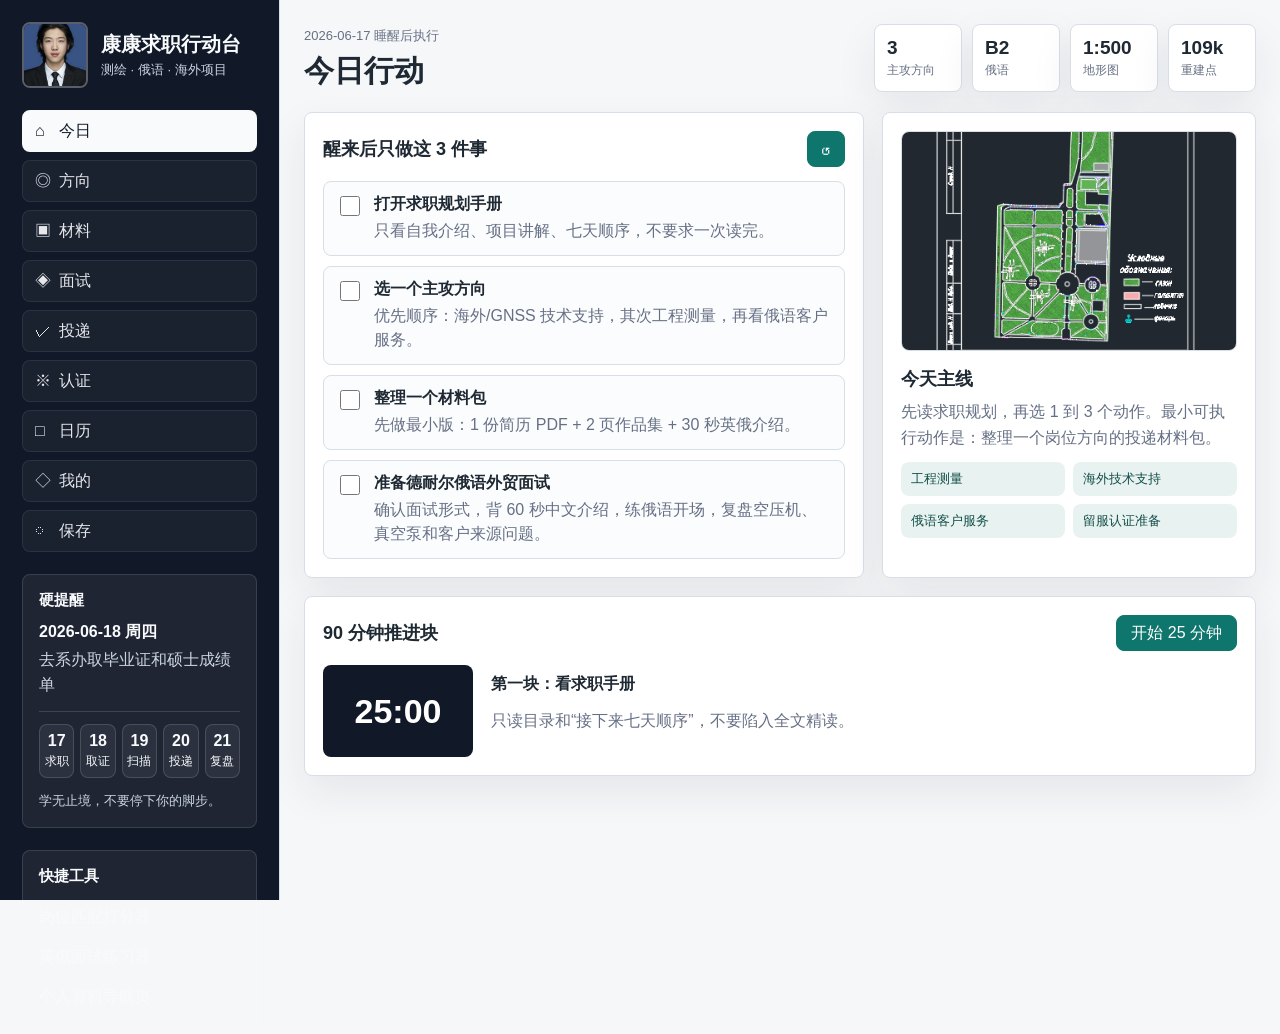
==== 康康求职行动台/index.html @ f72151cb "Add files via upload 首次尝试上传" ====
﻿<!doctype html>
<html lang="zh-CN">
<head>
  <meta charset="utf-8">
  <meta name="viewport" content="width=device-width, initial-scale=1">
  <title>康康求职行动台</title>
  <link rel="stylesheet" href="styles.css">
</head>
<body>
  <div class="app-shell">
    <aside class="sidebar" aria-label="求职导航">
      <div class="brand">
        <button class="avatar-button" id="openProfile" title="打开个人中心">
          <img class="avatar" src="../assets/images/汲康康.png" alt="汲康康简历照片">
        </button>
        <div>
          <h1>康康求职行动台</h1>
          <p>测绘 · 俄语 · 海外项目</p>
        </div>
      </div>

      <nav class="nav-tabs">
        <button class="nav-tab active" data-view="today" title="今日行动"><span>⌂</span>今日</button>
        <button class="nav-tab" data-view="directions" title="求职方向"><span>◎</span>方向</button>
        <button class="nav-tab" data-view="materials" title="材料包"><span>▣</span>材料</button>
        <button class="nav-tab" data-view="interview" title="面试速记"><span>◈</span>面试</button>
        <button class="nav-tab" data-view="tracker" title="投递记录"><span>✓</span>投递</button>
        <button class="nav-tab" data-view="cert" title="留服认证"><span>※</span>认证</button>
        <button class="nav-tab" data-view="calendar" title="日历提醒"><span>□</span>日历</button>
        <button class="nav-tab" data-view="profile" title="个人中心"><span>◇</span>我的</button>
        <button class="nav-tab" data-view="storage" title="保存中心"><span>◌</span>保存</button>
      </nav>

      <section class="side-panel">
        <h2>硬提醒</h2>
        <button class="deadline deadline-button" data-open-event="2026-06-18">
          <strong>2026-06-18 周四</strong>
          <span>去系办取毕业证和硕士成绩单</span>
        </button>
        <div class="mini-calendar-strip" aria-label="重点日历">
          <button data-open-event="2026-06-17"><strong>17</strong><span>求职</span></button>
          <button data-open-event="2026-06-18"><strong>18</strong><span>取证</span></button>
          <button data-open-event="2026-06-19"><strong>19</strong><span>扫描</span></button>
          <button data-open-event="2026-06-20"><strong>20</strong><span>投递</span></button>
          <button data-open-event="2026-06-21"><strong>21</strong><span>复盘</span></button>
        </div>
        <div class="quote">学无止境，不要停下你的脚步。</div>
      </section>

      <section class="side-panel tool-links">
        <h2>快捷工具</h2>
        <a href="../岗位匹配打分器/index.html">岗位匹配打分器</a>
        <a href="../英俄面试练习器/index.html">英俄面试练习器</a>
        <a href="../个人资料导航页/index.html">个人资料导航页</a>
      </section>
    </aside>

    <main class="workspace">
      <header class="topbar">
        <div>
          <p class="eyebrow">2026-06-17 睡醒后执行</p>
          <h2 id="viewTitle">今日行动</h2>
        </div>
        <div class="quick-stats" aria-label="求职概览">
          <div><strong>3</strong><span>主攻方向</span></div>
          <div><strong>B2</strong><span>俄语</span></div>
          <div><strong>1:500</strong><span>地形图</span></div>
          <div><strong>109k</strong><span>重建点</span></div>
        </div>
      </header>

      <section class="view active" id="today">
        <div class="split">
          <section class="panel">
            <div class="panel-head">
              <h3>醒来后只做这 3 件事</h3>
              <button class="icon-btn" id="resetToday" title="重置今日勾选">↺</button>
            </div>
            <div class="task-list" id="todayTasks"></div>
          </section>

          <section class="panel evidence-hero">
            <img src="../assets/images/公园完成图.png" alt="莫洛佐夫公园地形图成果">
            <div>
              <h3>今天主线</h3>
              <p>先读求职规划，再选 1 到 3 个动作。最小可执行动作是：整理一个岗位方向的投递材料包。</p>
              <div class="mini-grid">
                <span>工程测量</span>
                <span>海外技术支持</span>
                <span>俄语客户服务</span>
                <span>留服认证准备</span>
              </div>
            </div>
          </section>
        </div>

        <section class="panel">
          <div class="panel-head">
            <h3>90 分钟推进块</h3>
            <button class="primary-btn" id="startFocus">开始 25 分钟</button>
          </div>
          <div class="focus-row">
            <div class="timer" id="timer">25:00</div>
            <div class="focus-copy">
              <strong id="focusTitle">第一块：看求职手册</strong>
              <p id="focusDetail">只读目录和“接下来七天顺序”，不要陷入全文精读。</p>
            </div>
          </div>
        </section>
      </section>

      <section class="view" id="directions">
        <section class="panel">
          <div class="panel-head">
            <h3>方向说明</h3>
            <a class="text-link" href="../岗位匹配打分器/index.html">打开岗位匹配打分器</a>
          </div>
          <p class="muted-copy">点击任意方向卡片，可以看到招聘网站入口、推荐关键词、推荐简历和材料包。</p>
        </section>
        <div class="direction-grid" id="directionGrid"></div>
      </section>

      <section class="view" id="materials">
        <div class="split">
          <section class="panel">
            <div class="panel-head">
              <h3>面试前材料包</h3>
              <div class="button-row">
                <a class="primary-btn ghost-btn" href="materials/viewer.html?id=survey-overseas-resume">查看材料库</a>
                <button class="icon-btn" id="resetMaterials" title="重置材料勾选">↺</button>
              </div>
            </div>
            <div class="check-columns" id="materialList"></div>
          </section>
          <section class="panel evidence-strip">
            <h3>作品集证据</h3>
            <div class="evidence-grid">
              <figure>
                <img src="../assets/images/坐标标注结果图.png" alt="坐标标注结果图">
                <figcaption>1:500 地形图：坐标与标注</figcaption>
              </figure>
              <figure>
                <img src="../assets/images/cad.png" alt="CAD 成图截图">
                <figcaption>CAD/CASS 成图能力</figcaption>
              </figure>
              <figure>
                <img src="../assets/images/雕塑成果图.png" alt="公园雕塑成果图">
                <figcaption>地物建模与表达</figcaption>
              </figure>
            </div>
          </section>
        </div>
      </section>

      <section class="view" id="interview">
        <section class="panel interview-feature">
          <div>
            <p class="eyebrow">2026-06-23 中国时间 10:00</p>
            <h3>德耐尔俄语外贸销售工程师面试作战卡</h3>
            <p class="muted-copy">公司是否值得去、60 秒中文介绍、俄语开场、关键回答和必须反问的问题都放在这里。</p>
          </div>
          <a class="primary-btn" href="interviews/denair-2026-06-23.html">打开面试卡</a>
        </section>
        <div class="split">
          <section class="panel">
            <div class="panel-head">
              <h3>一分钟中文自我介绍</h3>
              <button class="primary-btn" data-copy="cnIntro">复制</button>
            </div>
            <p class="script" id="cnIntro"></p>
          </section>
          <section class="panel">
            <div class="panel-head">
              <h3>English 30-45 秒</h3>
              <button class="primary-btn" data-copy="enIntro">复制</button>
            </div>
            <p class="script" id="enIntro"></p>
          </section>
        </div>
        <section class="panel">
          <h3>俄语救场句</h3>
          <div class="phrase-grid" id="phraseGrid"></div>
        </section>
      </section>

      <section class="view" id="tracker">
        <div class="split">
          <section class="panel">
            <div class="panel-head">
              <h3>新增投递</h3>
              <button class="primary-btn" id="addApplication">保存</button>
            </div>
            <form class="application-form" id="applicationForm">
              <label>公司<input name="company" placeholder="例如：测绘/GNSS/海外项目公司"></label>
              <label>岗位<input name="role" placeholder="例如：海外技术支持工程师"></label>
              <label>方向
                <select name="direction">
                  <option>大地测量/工程测量</option>
                  <option>GNSS/国际技术支持</option>
                  <option>俄语销售/客户成功</option>
                  <option>航空航天轨道仿真</option>
                  <option>羽毛球教学</option>
                </select>
              </label>
              <label>状态
                <select name="status">
                  <option>待投递</option>
                  <option>已投递</option>
                  <option>待面试</option>
                  <option>已面试</option>
                  <option>暂缓</option>
                </select>
              </label>
              <label class="wide">下一步<input name="next" placeholder="例如：补作品集 PDF，明天 11:00 投递"></label>
            </form>
          </section>
          <section class="panel">
            <div class="panel-head">
              <h3>本机投递记录</h3>
              <div class="button-row">
                <button class="primary-btn" id="exportApplications">导出 CSV</button>
                <button class="icon-btn" id="clearApplications" title="清空记录">×</button>
              </div>
            </div>
            <div class="application-list" id="applicationList"></div>
          </section>
        </div>
      </section>

      <section class="view" id="cert">
        <div class="split">
          <section class="panel">
            <div class="panel-head">
              <h3>留服认证材料</h3>
              <div class="button-row">
                <button class="primary-btn" id="exportProgress">导出进度</button>
                <button class="primary-btn ghost-btn" id="importProgress">导入</button>
                <input class="hidden-input" type="file" id="progressFile" accept="application/json,.json">
                <button class="icon-btn" id="resetCert" title="重置认证勾选">↺</button>
              </div>
            </div>
            <p class="save-status" id="certSaveStatus">勾选后会自动保存到本机。</p>
            <div class="check-columns" id="certList"></div>
          </section>
          <section class="panel">
            <h3>证书到手后顺序</h3>
            <ol class="steps">
              <li>扫描毕业/学位证书、成绩单、护照和签证页。</li>
              <li>按系统提示用国家政务服务平台 App 完成实人认证并获取出入境记录。</li>
              <li>进入教育部留学服务中心网上服务大厅提交。</li>
              <li>支付认证费，保存订单和申请编号。</li>
              <li>收到补材料通知后，当天补齐。</li>
            </ol>
          </section>
        </div>
      </section>

      <section class="view" id="calendar">
        <div class="split calendar-layout">
          <section class="panel">
            <div class="panel-head">
              <h3 id="calendarTitle">2026 年 6 月</h3>
              <div class="button-row">
                <button class="icon-btn ghost-icon" id="prevMonth" title="上个月">‹</button>
                <button class="primary-btn" id="todayCalendar">回到重点日</button>
                <button class="icon-btn ghost-icon" id="nextMonth" title="下个月">›</button>
              </div>
            </div>
            <div class="year-strip" id="yearStrip"></div>
            <div class="calendar-grid" id="calendarGrid"></div>
          </section>
          <section class="panel event-detail">
            <p class="eyebrow">日程详情</p>
            <h3 id="eventTitle">选择一个日期</h3>
            <p id="eventDate" class="muted-copy">点击日历里的日期查看当天事项。</p>
            <div id="eventBody" class="event-body"></div>
            <div class="calendar-note">
              <label for="eventNote">个人备注</label>
              <textarea id="eventNote" placeholder="例如：上午去系办；下午扫描成绩单；晚上投 1 个 GNSS 岗位。"></textarea>
              <button class="primary-btn" id="saveEventNote">保存备注</button>
            </div>
          </section>
        </div>
      </section>

      <section class="view" id="profile">
        <div class="split">
          <section class="panel profile-card">
            <div class="profile-head">
              <img src="../assets/images/汲康康.png" alt="汲康康简历照片">
              <div>
                <p class="eyebrow">个人中心</p>
                <h3>汲康康 / Kangkang Ji</h3>
                <p>测绘工程本科，大地测量学与测量工程硕士；俄语 B2，英语基础较好，主攻测绘、GNSS、海外项目技术支持。</p>
              </div>
            </div>
            <div class="profile-stats">
              <span>硕士：乌拉尔联邦大学</span>
              <span>本科：华北水利水电大学</span>
              <span>电话：150****3957</span>
              <span>邮箱：jiki666.kang@gmail.com</span>
            </div>
          </section>
          <section class="panel">
            <h3>核心材料入口</h3>
            <div class="resource-list" id="profileResources"></div>
          </section>
        </div>
        <section class="panel">
          <h3>个人项目证据</h3>
          <div class="evidence-grid">
            <figure>
              <img src="../assets/images/公园完成图.png" alt="公园完成图">
              <figcaption>莫洛佐夫公园 1:500 地形图</figcaption>
            </figure>
            <figure>
              <img src="../assets/images/坐标标注结果图.png" alt="坐标标注结果图">
              <figcaption>坐标标注成果</figcaption>
            </figure>
            <figure>
              <img src="../assets/images/cad.png" alt="CAD 成图截图">
              <figcaption>CAD/CASS 成图截图</figcaption>
            </figure>
          </div>
        </section>
      </section>

      <section class="view" id="storage">
        <div class="split">
          <section class="panel">
            <div class="panel-head">
              <h3>本机保存中心</h3>
              <div class="button-row">
                <button class="primary-btn" id="checkStorage">保存自检</button>
                <button class="primary-btn" id="exportProgressStorage">导出备份</button>
              </div>
            </div>
            <p class="muted-copy">这里专门检查“刷新后是否还保留”。勾选、备注和投递记录都保存在当前浏览器本机。</p>
            <div class="storage-grid" id="storageGrid"></div>
          </section>
          <section class="panel">
            <h3>恢复与说明</h3>
            <div class="storage-actions">
              <button class="primary-btn ghost-btn" id="importProgressStorage">导入 JSON 备份</button>
              <button class="primary-btn ghost-btn" id="copyStorageSummary">复制保存摘要</button>
            </div>
            <div class="storage-help">
              <p>如果换浏览器、清理缓存或使用无痕模式，本机保存可能丢失。最稳妥的做法是：每次完成一批勾选后，点“导出备份”。</p>
              <p>导出的文件可以通过“导入 JSON 备份”恢复今日勾选、材料勾选、认证勾选、日历备注和投递记录。</p>
            </div>
          </section>
        </div>
      </section>
    </main>
  </div>

  <div class="modal" id="directionModal" aria-hidden="true">
    <div class="modal-card" role="dialog" aria-modal="true" aria-labelledby="directionModalTitle">
      <div class="panel-head">
        <h3 id="directionModalTitle">方向详情</h3>
        <button class="icon-btn" id="closeDirectionModal" title="关闭">×</button>
      </div>
      <div id="directionModalBody"></div>
    </div>
  </div>

  <div class="toast" id="toast" role="status" aria-live="polite"></div>
  <script src="materials/catalog.js"></script>
  <script src="app.js"></script>
</body>
</html>
---- 康康求职行动台/styles.css ----
:root {
  --bg: #f6f7f9;
  --ink: #1f2933;
  --muted: #667085;
  --line: #d8dee8;
  --panel: #ffffff;
  --accent: #0f766e;
  --accent-2: #b42318;
  --accent-3: #7a5c13;
  --soft: #e8f3f1;
  --soft-2: #f8eadf;
  --shadow: 0 16px 42px rgba(31, 41, 51, .08);
}

* {
  box-sizing: border-box;
}

body {
  margin: 0;
  min-height: 100vh;
  color: var(--ink);
  background: var(--bg);
  font-family: "Microsoft YaHei", "PingFang SC", Arial, sans-serif;
}

button,
input,
select {
  font: inherit;
}

button {
  cursor: pointer;
}

.app-shell {
  display: grid;
  grid-template-columns: 280px minmax(0, 1fr);
  min-height: 100vh;
}

.sidebar {
  position: sticky;
  top: 0;
  height: 100vh;
  display: flex;
  flex-direction: column;
  gap: 22px;
  padding: 22px;
  border-right: 1px solid var(--line);
  background: #111827;
  color: #f8fafc;
}

.brand {
  display: grid;
  grid-template-columns: 66px 1fr;
  gap: 13px;
  align-items: center;
}

.avatar-button {
  width: 66px;
  height: 66px;
  padding: 0;
  border: 0;
  border-radius: 8px;
  background: transparent;
}

.avatar-button:focus-visible {
  outline: 3px solid #99f6e4;
  outline-offset: 3px;
}

.avatar {
  width: 66px;
  height: 66px;
  object-fit: cover;
  border-radius: 8px;
  border: 2px solid rgba(255, 255, 255, .3);
}

.brand h1 {
  margin: 0 0 5px;
  font-size: 20px;
  line-height: 1.2;
}

.brand p,
.eyebrow,
.quick-stats span,
.deadline span,
.focus-copy p,
.quote {
  color: var(--muted);
}

.brand p {
  margin: 0;
  color: #cbd5e1;
  font-size: 13px;
}

.nav-tabs {
  display: grid;
  gap: 8px;
}

.nav-tab {
  display: grid;
  grid-template-columns: 24px 1fr;
  align-items: center;
  min-height: 42px;
  padding: 0 12px;
  border: 1px solid rgba(255,255,255,.08);
  border-radius: 8px;
  background: rgba(255,255,255,.04);
  color: #e5e7eb;
  text-align: left;
}

.nav-tab.active,
.nav-tab:hover {
  background: #f8fafc;
  color: #111827;
}

.side-panel {
  margin-top: auto;
  padding: 16px;
  border: 1px solid rgba(255,255,255,.12);
  border-radius: 8px;
  background: rgba(255,255,255,.06);
}

.side-panel h2 {
  margin: 0 0 12px;
  font-size: 15px;
}

.deadline {
  display: grid;
  gap: 5px;
  padding-bottom: 13px;
  border-bottom: 1px solid rgba(255,255,255,.14);
}

.deadline-button {
  width: 100%;
  padding: 0 0 13px;
  border: 0;
  border-bottom: 1px solid rgba(255,255,255,.14);
  background: transparent;
  color: inherit;
  text-align: left;
}

.deadline-button:hover strong {
  color: #99f6e4;
}

.deadline span,
.quote {
  color: #cbd5e1;
  line-height: 1.55;
}

.mini-calendar-strip {
  display: grid;
  grid-template-columns: repeat(5, minmax(0, 1fr));
  gap: 6px;
  margin-top: 12px;
}

.mini-calendar-strip button {
  display: grid;
  gap: 3px;
  min-height: 52px;
  padding: 7px 4px;
  border: 1px solid rgba(255,255,255,.14);
  border-radius: 8px;
  background: rgba(255,255,255,.06);
  color: #f8fafc;
}

.mini-calendar-strip button:hover {
  background: #f8fafc;
  color: #111827;
}

.mini-calendar-strip strong {
  font-size: 16px;
}

.mini-calendar-strip span {
  font-size: 12px;
}

.quote {
  margin-top: 13px;
  font-size: 13px;
}

.tool-links {
  margin-top: 0;
}

.tool-links a {
  display: block;
  padding: 9px 0;
  border-top: 1px solid rgba(255,255,255,.14);
  color: #f8fafc;
  text-decoration: none;
}

.tool-links a:first-of-type {
  border-top: 0;
}

.tool-links a:hover {
  color: #99f6e4;
}

.workspace {
  padding: 24px;
  overflow: hidden;
}

.topbar {
  display: grid;
  grid-template-columns: minmax(220px, 1fr) auto;
  align-items: end;
  gap: 18px;
  margin-bottom: 20px;
}

.eyebrow {
  margin: 0 0 6px;
  font-size: 13px;
}

.topbar h2 {
  margin: 0;
  font-size: 30px;
}

.quick-stats {
  display: grid;
  grid-template-columns: repeat(4, minmax(80px, 1fr));
  gap: 10px;
}

.quick-stats div {
  min-width: 88px;
  padding: 12px;
  border: 1px solid var(--line);
  border-radius: 8px;
  background: var(--panel);
  box-shadow: var(--shadow);
}

.quick-stats strong {
  display: block;
  font-size: 19px;
}

.quick-stats span {
  display: block;
  margin-top: 3px;
  font-size: 12px;
}

.view {
  display: none;
}

.view.active {
  display: grid;
  gap: 18px;
}

.split {
  display: grid;
  grid-template-columns: minmax(0, 1.2fr) minmax(320px, .8fr);
  gap: 18px;
  align-items: stretch;
}

.panel {
  min-width: 0;
  padding: 18px;
  border: 1px solid var(--line);
  border-radius: 8px;
  background: var(--panel);
  box-shadow: var(--shadow);
}

.panel-head {
  display: flex;
  align-items: center;
  justify-content: space-between;
  gap: 12px;
  margin-bottom: 14px;
}

.button-row {
  display: flex;
  align-items: center;
  gap: 8px;
}

.interview-feature {
  display: grid;
  grid-template-columns: minmax(0, 1fr) auto;
  gap: 14px;
  align-items: center;
  margin-bottom: 16px;
  border-color: rgba(15, 118, 110, .28);
  background: var(--soft);
}

.interview-feature h3 {
  margin-bottom: 6px;
}

.interview-feature .primary-btn {
  display: inline-flex;
  align-items: center;
  justify-content: center;
  text-decoration: none;
  white-space: nowrap;
}

.panel h3,
.panel-head h3 {
  margin: 0;
  font-size: 18px;
}

.muted-copy,
.save-status {
  margin: 0;
  color: var(--muted);
  line-height: 1.6;
}

.save-status {
  margin-bottom: 12px;
  font-size: 13px;
}

.text-link {
  color: var(--accent);
  text-decoration: none;
  font-weight: 700;
}

.text-link:hover {
  text-decoration: underline;
}

.primary-btn,
.icon-btn {
  min-height: 36px;
  border: 1px solid var(--accent);
  border-radius: 8px;
  background: var(--accent);
  color: white;
}

.primary-btn {
  padding: 0 14px;
}

.ghost-btn {
  background: white;
  color: var(--accent);
}

.hidden-input {
  display: none;
}

.icon-btn {
  width: 38px;
  font-size: 19px;
  line-height: 1;
}

.ghost-icon {
  background: white;
  color: var(--accent);
}

.task-list,
.check-columns,
.application-list {
  display: grid;
  gap: 10px;
}

.task,
.check-item,
.application-item {
  display: grid;
  grid-template-columns: 28px 1fr;
  gap: 10px;
  align-items: start;
  padding: 12px;
  border: 1px solid var(--line);
  border-radius: 8px;
  background: #fbfcfd;
}

.task input,
.check-item input {
  width: 20px;
  height: 20px;
  margin-top: 2px;
  accent-color: var(--accent);
}

.task strong,
.check-item strong {
  display: block;
  margin-bottom: 4px;
}

.task p,
.check-item p,
.application-item p {
  margin: 0;
  color: var(--muted);
  line-height: 1.5;
}

.task.done,
.check-item.done {
  background: var(--soft);
}

.evidence-hero {
  display: grid;
  grid-template-rows: 220px auto;
  gap: 16px;
}

.evidence-hero img,
.evidence-grid img {
  width: 100%;
  height: 100%;
  object-fit: cover;
  border-radius: 8px;
  border: 1px solid var(--line);
}

.evidence-hero p {
  margin: 8px 0 0;
  color: var(--muted);
  line-height: 1.6;
}

.mini-grid,
.phrase-grid {
  display: grid;
  grid-template-columns: repeat(2, minmax(0, 1fr));
  gap: 8px;
  margin-top: 12px;
}

.mini-grid span,
.phrase,
.tag {
  border-radius: 8px;
  background: var(--soft);
  color: #134e4a;
}

.mini-grid span {
  padding: 8px 10px;
  font-size: 13px;
}

.focus-row {
  display: grid;
  grid-template-columns: 150px 1fr;
  gap: 18px;
  align-items: center;
}

.timer {
  display: grid;
  place-items: center;
  min-height: 92px;
  border-radius: 8px;
  background: #111827;
  color: white;
  font-size: 34px;
  font-weight: 700;
}

.direction-grid {
  display: grid;
  grid-template-columns: repeat(3, minmax(240px, 1fr));
  gap: 18px;
}

.direction {
  display: grid;
  gap: 12px;
  text-align: left;
}

.direction-card {
  border: 1px solid var(--line);
}

.direction-card:hover {
  border-color: var(--accent);
  transform: translateY(-1px);
}

.direction .rank {
  width: 42px;
  height: 42px;
  display: grid;
  place-items: center;
  border-radius: 8px;
  background: #111827;
  color: white;
  font-weight: 700;
}

.direction h3 {
  font-size: 19px;
}

.direction p,
.script {
  margin: 0;
  color: var(--muted);
  line-height: 1.7;
}

.direction-links,
.resource-list,
.event-body,
.calendar-grid {
  display: grid;
  gap: 10px;
}

.resource-group {
  display: grid;
  gap: 8px;
}

.resource-group h4 {
  margin: 8px 0 0;
  color: var(--ink);
  font-size: 15px;
}

.resource-group:first-child h4 {
  margin-top: 0;
}

.storage-grid {
  display: grid;
  grid-template-columns: repeat(2, minmax(0, 1fr));
  gap: 10px;
  margin-top: 14px;
}

.storage-card {
  padding: 14px;
  border: 1px solid var(--line);
  border-radius: 8px;
  background: #fbfcfd;
}

.storage-card strong {
  display: block;
  font-size: 24px;
  color: var(--accent);
}

.storage-card span {
  display: block;
  margin-top: 4px;
  color: var(--muted);
  line-height: 1.45;
}

.storage-actions {
  display: grid;
  gap: 10px;
  margin-top: 14px;
}

.storage-help {
  display: grid;
  gap: 10px;
  margin-top: 16px;
  color: var(--muted);
  line-height: 1.65;
}

.storage-help p {
  margin: 0;
}

.direction-link,
.resource-link {
  display: grid;
  gap: 4px;
  padding: 11px;
  border: 1px solid var(--line);
  border-radius: 8px;
  background: #fbfcfd;
  color: var(--ink);
  text-decoration: none;
}

.direction-link:hover,
.resource-link:hover {
  border-color: var(--accent);
}

.direction-link strong,
.resource-link strong {
  color: var(--accent);
}

.direction-link span,
.resource-link span {
  color: var(--muted);
  line-height: 1.45;
  font-size: 13px;
}

.tags {
  display: flex;
  flex-wrap: wrap;
  gap: 8px;
}

.tag {
  padding: 6px 9px;
  font-size: 12px;
}

.evidence-grid {
  display: grid;
  grid-template-columns: repeat(3, minmax(0, 1fr));
  gap: 12px;
  margin-top: 14px;
}

.evidence-grid figure {
  margin: 0;
}

.evidence-grid img {
  aspect-ratio: 4 / 3;
}

.evidence-grid figcaption {
  margin-top: 7px;
  color: var(--muted);
  font-size: 13px;
}

.phrase {
  padding: 12px;
}

.phrase strong {
  display: block;
  margin-bottom: 6px;
}

.phrase span {
  display: block;
  color: #475467;
  line-height: 1.5;
}

.application-form {
  display: grid;
  grid-template-columns: repeat(2, minmax(0, 1fr));
  gap: 12px;
}

.application-form label {
  display: grid;
  gap: 6px;
  color: #475467;
  font-size: 13px;
}

.application-form .wide {
  grid-column: 1 / -1;
}

.application-form input,
.application-form select {
  width: 100%;
  min-height: 40px;
  padding: 0 10px;
  border: 1px solid var(--line);
  border-radius: 8px;
  background: white;
  color: var(--ink);
}

.application-item {
  grid-template-columns: 1fr auto;
}

.application-item strong {
  display: block;
}

.application-item .status {
  align-self: start;
  padding: 5px 8px;
  border-radius: 8px;
  background: var(--soft-2);
  color: var(--accent-3);
  font-size: 12px;
}

.steps {
  margin: 14px 0 0;
  padding-left: 22px;
  color: var(--muted);
  line-height: 1.8;
}

.calendar-layout {
  grid-template-columns: minmax(420px, 1fr) minmax(320px, .7fr);
}

.calendar-grid {
  grid-template-columns: repeat(7, minmax(0, 1fr));
}

.year-strip {
  display: grid;
  grid-template-columns: repeat(12, minmax(0, 1fr));
  gap: 6px;
  margin-bottom: 12px;
}

.year-strip button {
  min-height: 32px;
  border: 1px solid var(--line);
  border-radius: 8px;
  background: #fbfcfd;
  color: var(--muted);
}

.year-strip button.active {
  border-color: var(--accent);
  background: var(--soft);
  color: #134e4a;
  font-weight: 700;
}

.calendar-weekday,
.calendar-day {
  min-height: 74px;
  border: 1px solid var(--line);
  border-radius: 8px;
  background: #fbfcfd;
}

.calendar-weekday {
  display: grid;
  place-items: center;
  min-height: 34px;
  color: var(--muted);
  font-size: 13px;
  font-weight: 700;
}

.calendar-day {
  display: grid;
  grid-template-rows: auto 1fr;
  gap: 6px;
  padding: 8px;
  color: var(--ink);
  text-align: left;
}

.calendar-day.is-empty {
  visibility: hidden;
}

.calendar-day.has-event {
  background: var(--soft);
  border-color: rgba(15, 118, 110, .35);
}

.calendar-day.active {
  outline: 3px solid rgba(15, 118, 110, .28);
}

.day-number {
  font-weight: 700;
}

.day-note {
  color: var(--muted);
  font-size: 12px;
  line-height: 1.35;
}

.event-detail h3 {
  font-size: 24px;
}

.event-body ul {
  margin: 0;
  padding-left: 20px;
  color: var(--muted);
  line-height: 1.75;
}

.calendar-note {
  display: grid;
  gap: 8px;
  margin-top: 18px;
}

.calendar-note label {
  color: var(--ink);
  font-weight: 700;
}

.calendar-note textarea {
  width: 100%;
  min-height: 110px;
  resize: vertical;
  padding: 10px;
  border: 1px solid var(--line);
  border-radius: 8px;
  color: var(--ink);
  line-height: 1.55;
  font: inherit;
}

.profile-head {
  display: grid;
  grid-template-columns: 96px 1fr;
  gap: 16px;
  align-items: center;
}

#profile .split {
  align-items: start;
}

.profile-head img {
  width: 96px;
  height: 96px;
  object-fit: cover;
  border-radius: 8px;
  border: 1px solid var(--line);
}

.profile-head p {
  margin: 8px 0 0;
  color: var(--muted);
  line-height: 1.65;
}

.profile-stats {
  display: grid;
  grid-template-columns: repeat(2, minmax(0, 1fr));
  gap: 8px;
  margin-top: 16px;
}

.profile-stats span {
  padding: 9px 10px;
  border-radius: 8px;
  background: #fbfcfd;
  color: var(--muted);
  font-size: 13px;
}

.modal {
  position: fixed;
  inset: 0;
  display: none;
  place-items: center;
  padding: 22px;
  background: rgba(17, 24, 39, .55);
  z-index: 20;
}

.modal.show {
  display: grid;
}

.modal-card {
  width: min(860px, 100%);
  max-height: min(760px, 92vh);
  overflow: auto;
  padding: 20px;
  border-radius: 8px;
  background: var(--panel);
  box-shadow: 0 24px 70px rgba(17, 24, 39, .25);
}

.modal-section {
  display: grid;
  gap: 10px;
  margin-top: 16px;
}

.modal-section h4 {
  margin: 0;
  font-size: 16px;
}

.modal-actions {
  margin-top: 14px;
  align-items: stretch;
}

.modal-action-link {
  display: inline-flex;
  align-items: center;
  justify-content: center;
  text-decoration: none;
}

.toast {
  position: fixed;
  right: 24px;
  bottom: 24px;
  min-width: 180px;
  max-width: 320px;
  padding: 12px 14px;
  border-radius: 8px;
  background: #111827;
  color: #fff;
  box-shadow: var(--shadow);
  opacity: 0;
  transform: translateY(8px);
  pointer-events: none;
  transition: .18s ease;
}

.toast.show {
  opacity: 1;
  transform: translateY(0);
}

@media (max-width: 980px) {
  .app-shell {
    grid-template-columns: 1fr;
  }

  .sidebar {
    position: relative;
    height: auto;
  }

  .nav-tabs {
    grid-template-columns: repeat(3, minmax(0, 1fr));
  }

  .topbar,
  .split,
  .focus-row,
  .interview-feature,
  .calendar-layout {
    grid-template-columns: 1fr;
  }

  .quick-stats,
  .direction-grid,
  .evidence-grid {
    grid-template-columns: repeat(2, minmax(0, 1fr));
  }
}

@media (max-width: 620px) {
  .workspace,
  .sidebar {
    padding: 14px;
  }

  .brand {
    grid-template-columns: 54px 1fr;
  }

  .avatar {
    width: 54px;
    height: 54px;
  }

  .avatar-button {
    width: 54px;
    height: 54px;
  }

  .nav-tabs,
  .quick-stats,
  .direction-grid,
  .evidence-grid,
  .mini-grid,
  .phrase-grid,
  .application-form,
  .calendar-grid,
  .profile-stats,
  .year-strip,
  .storage-grid {
    grid-template-columns: 1fr;
  }

  .calendar-weekday {
    display: none;
  }

  .calendar-day.is-empty {
    display: none;
  }

  .profile-head {
    grid-template-columns: 1fr;
  }

  .topbar h2 {
    font-size: 24px;
  }
}
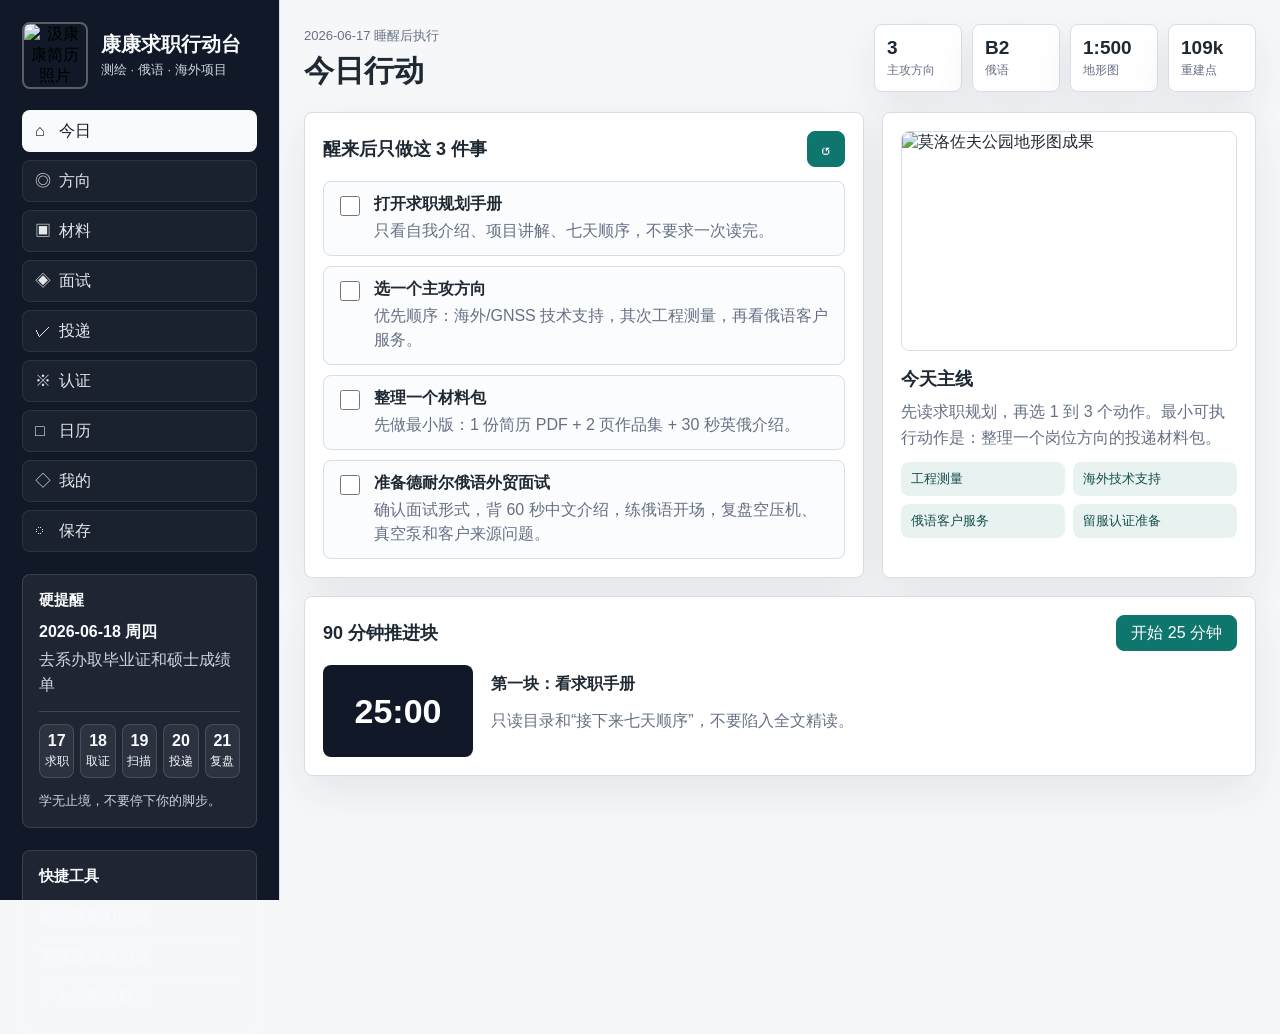
==== commit fbe26d45: "Add Jieshun interview card and editable interview pages" ====
--- a/康康求职行动台/index.html
+++ b/康康求职行动台/index.html
@@ -1,4 +1,4 @@
-﻿<!doctype html>
+<!doctype html>
 <html lang="zh-CN">
 <head>
   <meta charset="utf-8">
@@ -11,7 +11,7 @@
     <aside class="sidebar" aria-label="求职导航">
       <div class="brand">
         <button class="avatar-button" id="openProfile" title="打开个人中心">
-          <img class="avatar" src="../assets/images/汲康康.png" alt="汲康康简历照片">
+          <img class="avatar" src="../../个人技能和信息/简历/汲康康.png" alt="汲康康简历照片">
         </button>
         <div>
           <h1>康康求职行动台</h1>
@@ -80,7 +80,7 @@
           </section>
 
           <section class="panel evidence-hero">
-            <img src="../assets/images/公园完成图.png" alt="莫洛佐夫公园地形图成果">
+            <img src="../../个人技能和信息/实习报告图片/公园完成图.png" alt="莫洛佐夫公园地形图成果">
             <div>
               <h3>今天主线</h3>
               <p>先读求职规划，再选 1 到 3 个动作。最小可执行动作是：整理一个岗位方向的投递材料包。</p>
@@ -136,15 +136,15 @@
             <h3>作品集证据</h3>
             <div class="evidence-grid">
               <figure>
-                <img src="../assets/images/坐标标注结果图.png" alt="坐标标注结果图">
+                <img src="../../个人技能和信息/实习报告图片/坐标标注结果图.png" alt="坐标标注结果图">
                 <figcaption>1:500 地形图：坐标与标注</figcaption>
               </figure>
               <figure>
-                <img src="../assets/images/cad.png" alt="CAD 成图截图">
+                <img src="../../个人技能和信息/实习报告图片/cad.png" alt="CAD 成图截图">
                 <figcaption>CAD/CASS 成图能力</figcaption>
               </figure>
               <figure>
-                <img src="../assets/images/雕塑成果图.png" alt="公园雕塑成果图">
+                <img src="../../个人技能和信息/实习报告图片/雕塑成果图.png" alt="公园雕塑成果图">
                 <figcaption>地物建模与表达</figcaption>
               </figure>
             </div>
@@ -153,14 +153,24 @@
       </section>
 
       <section class="view" id="interview">
-        <section class="panel interview-feature">
-          <div>
-            <p class="eyebrow">2026-06-23 中国时间 10:00</p>
-            <h3>德耐尔俄语外贸销售工程师面试作战卡</h3>
-            <p class="muted-copy">公司是否值得去、60 秒中文介绍、俄语开场、关键回答和必须反问的问题都放在这里。</p>
-          </div>
-          <a class="primary-btn" href="interviews/denair-2026-06-23.html">打开面试卡</a>
-        </section>
+        <div class="interview-list">
+          <section class="panel interview-feature">
+            <div>
+              <p class="eyebrow">时间待确认</p>
+              <h3>江苏捷顺机电工程有限公司俄语翻译面试卡</h3>
+              <p class="muted-copy">俄语自我介绍、未来规划、学校经历、技术术语处理和明确接受外派的中俄回答都放在这里。</p>
+            </div>
+            <a class="primary-btn" href="interviews/jieshun-russian-translator.html">打开面试卡</a>
+          </section>
+          <section class="panel interview-feature">
+            <div>
+              <p class="eyebrow">2026-06-23 中国时间 10:00</p>
+              <h3>德耐尔俄语外贸销售工程师面试作战卡</h3>
+              <p class="muted-copy">公司判断、60 秒中文介绍、俄语开场、关键回答和必须反问的问题都可以编辑保存。</p>
+            </div>
+            <a class="primary-btn" href="interviews/denair-2026-06-23.html">打开面试卡</a>
+          </section>
+        </div>
         <div class="split">
           <section class="panel">
             <div class="panel-head">
@@ -287,7 +297,7 @@
         <div class="split">
           <section class="panel profile-card">
             <div class="profile-head">
-              <img src="../assets/images/汲康康.png" alt="汲康康简历照片">
+              <img src="../../个人技能和信息/简历/汲康康.png" alt="汲康康简历照片">
               <div>
                 <p class="eyebrow">个人中心</p>
                 <h3>汲康康 / Kangkang Ji</h3>
@@ -297,7 +307,7 @@
             <div class="profile-stats">
               <span>硕士：乌拉尔联邦大学</span>
               <span>本科：华北水利水电大学</span>
-              <span>电话：150****3957</span>
+              <span>电话：15081093957</span>
               <span>邮箱：jiki666.kang@gmail.com</span>
             </div>
           </section>
@@ -310,15 +320,15 @@
           <h3>个人项目证据</h3>
           <div class="evidence-grid">
             <figure>
-              <img src="../assets/images/公园完成图.png" alt="公园完成图">
+              <img src="../../个人技能和信息/实习报告图片/公园完成图.png" alt="公园完成图">
               <figcaption>莫洛佐夫公园 1:500 地形图</figcaption>
             </figure>
             <figure>
-              <img src="../assets/images/坐标标注结果图.png" alt="坐标标注结果图">
+              <img src="../../个人技能和信息/实习报告图片/坐标标注结果图.png" alt="坐标标注结果图">
               <figcaption>坐标标注成果</figcaption>
             </figure>
             <figure>
-              <img src="../assets/images/cad.png" alt="CAD 成图截图">
+              <img src="../../个人技能和信息/实习报告图片/cad.png" alt="CAD 成图截图">
               <figcaption>CAD/CASS 成图截图</figcaption>
             </figure>
           </div>
